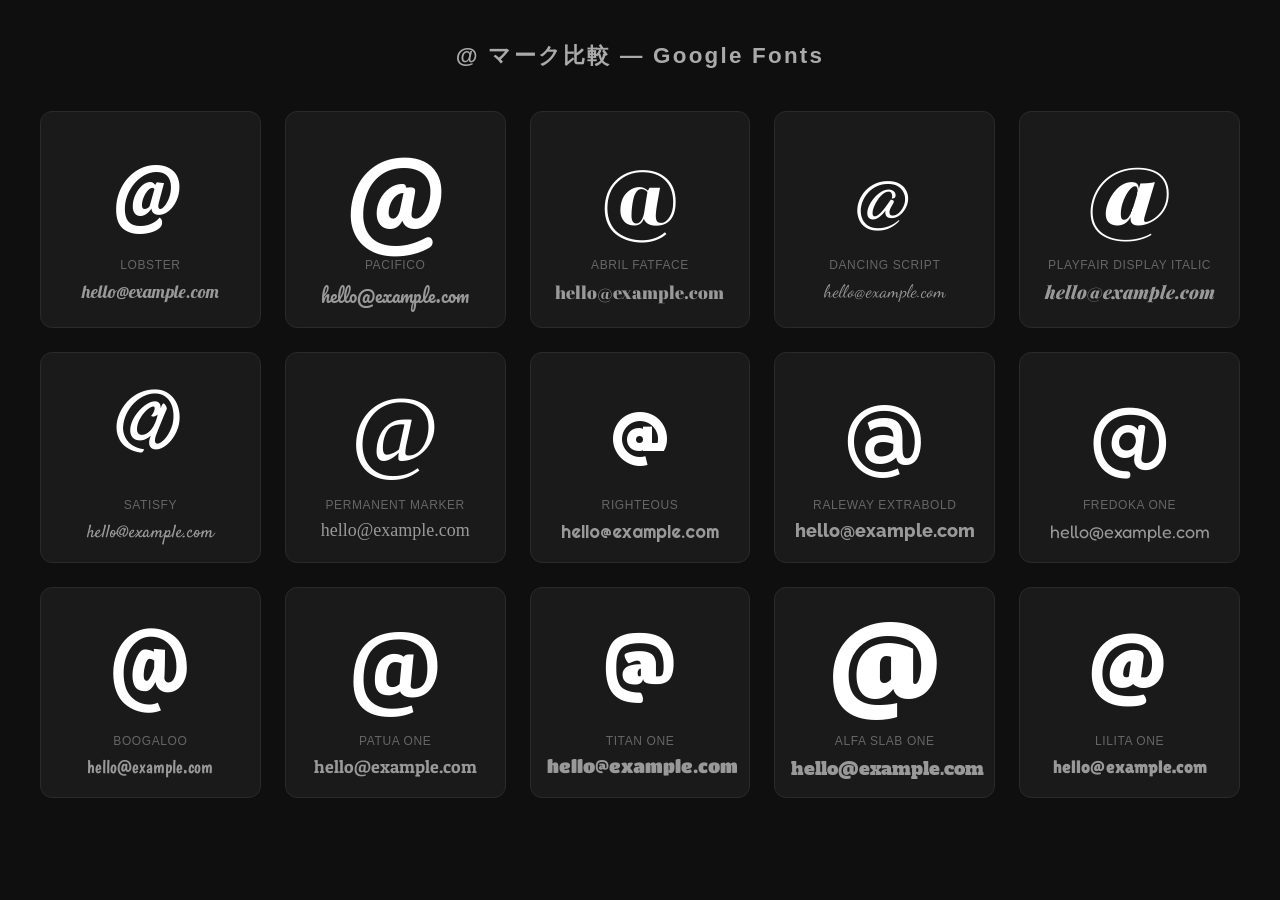
==== at-symbol-comparison.html @ b05465de "Add Google Fonts @ symbol comparison page https://claude.ai/code/session_01MZ8mEZCSBx4qrfzsdx7FQj" ====
<!DOCTYPE html>
<html lang="ja">
<head>
  <meta charset="UTF-8">
  <meta name="viewport" content="width=device-width, initial-scale=1.0">
  <title>@ マーク比較 - Google Fonts</title>
  <link rel="preconnect" href="https://fonts.googleapis.com">
  <link rel="preconnect" href="https://fonts.gstatic.com" crossorigin>
  <link href="https://fonts.googleapis.com/css2?family=Abril+Fatface&family=Dancing+Script:wght@700&family=Lobster&family=Pacifico&family=Playfair+Display:ital,wght@0,900;1,900&family=Raleway:wght@800&family=Righteous&family=Satisfy&family=Permanent+Marker&family=Fredoka+One&family=Boogaloo&family=Patua+One&family=Titan+One&family=Alfa+Slab+One&family=Lilita+One&display=swap" rel="stylesheet">
  <style>
    * { box-sizing: border-box; margin: 0; padding: 0; }
    body {
      background: #0f0f0f;
      color: #fff;
      font-family: sans-serif;
      padding: 40px 20px;
    }
    h1 {
      text-align: center;
      font-size: 1.4rem;
      color: #aaa;
      margin-bottom: 40px;
      letter-spacing: 0.1em;
    }
    .grid {
      display: grid;
      grid-template-columns: repeat(auto-fill, minmax(220px, 1fr));
      gap: 24px;
      max-width: 1200px;
      margin: 0 auto;
    }
    .card {
      background: #1a1a1a;
      border: 1px solid #2a2a2a;
      border-radius: 12px;
      padding: 24px 16px 16px;
      text-align: center;
      transition: border-color 0.2s, transform 0.2s;
      cursor: default;
    }
    .card:hover {
      border-color: #555;
      transform: translateY(-4px);
    }
    .at {
      font-size: 96px;
      line-height: 1.1;
      margin-bottom: 16px;
      display: block;
    }
    .font-name {
      font-size: 0.75rem;
      color: #666;
      letter-spacing: 0.05em;
      text-transform: uppercase;
    }
    .full-text {
      font-size: 18px;
      color: #999;
      margin-top: 8px;
    }

    /* フォント指定 */
    .abril      { font-family: 'Abril Fatface', serif; }
    .dancing    { font-family: 'Dancing Script', cursive; }
    .lobster    { font-family: 'Lobster', cursive; }
    .pacifico   { font-family: 'Pacifico', cursive; }
    .playfair   { font-family: 'Playfair Display', serif; font-weight: 900; font-style: italic; }
    .raleway    { font-family: 'Raleway', sans-serif; font-weight: 800; }
    .righteous  { font-family: 'Righteous', cursive; }
    .satisfy    { font-family: 'Satisfy', cursive; }
    .marker     { font-family: 'Permanent Marker', cursive; }
    .fredoka    { font-family: 'Fredoka One', cursive; }
    .boogaloo   { font-family: 'Boogaloo', cursive; }
    .patua      { font-family: 'Patua One', cursive; }
    .titan      { font-family: 'Titan One', cursive; }
    .alfa       { font-family: 'Alfa Slab One', serif; }
    .lilita     { font-family: 'Lilita One', cursive; }
  </style>
</head>
<body>
  <h1>@ マーク比較 — Google Fonts</h1>
  <div class="grid">

    <div class="card">
      <span class="at lobster">@</span>
      <div class="font-name">Lobster</div>
      <div class="full-text lobster">hello@example.com</div>
    </div>

    <div class="card">
      <span class="at pacifico">@</span>
      <div class="font-name">Pacifico</div>
      <div class="full-text pacifico">hello@example.com</div>
    </div>

    <div class="card">
      <span class="at abril">@</span>
      <div class="font-name">Abril Fatface</div>
      <div class="full-text abril">hello@example.com</div>
    </div>

    <div class="card">
      <span class="at dancing">@</span>
      <div class="font-name">Dancing Script</div>
      <div class="full-text dancing">hello@example.com</div>
    </div>

    <div class="card">
      <span class="at playfair">@</span>
      <div class="font-name">Playfair Display Italic</div>
      <div class="full-text playfair">hello@example.com</div>
    </div>

    <div class="card">
      <span class="at satisfy">@</span>
      <div class="font-name">Satisfy</div>
      <div class="full-text satisfy">hello@example.com</div>
    </div>

    <div class="card">
      <span class="at marker">@</span>
      <div class="font-name">Permanent Marker</div>
      <div class="full-text marker">hello@example.com</div>
    </div>

    <div class="card">
      <span class="at righteous">@</span>
      <div class="font-name">Righteous</div>
      <div class="full-text righteous">hello@example.com</div>
    </div>

    <div class="card">
      <span class="at raleway">@</span>
      <div class="font-name">Raleway ExtraBold</div>
      <div class="full-text raleway">hello@example.com</div>
    </div>

    <div class="card">
      <span class="at fredoka">@</span>
      <div class="font-name">Fredoka One</div>
      <div class="full-text fredoka">hello@example.com</div>
    </div>

    <div class="card">
      <span class="at boogaloo">@</span>
      <div class="font-name">Boogaloo</div>
      <div class="full-text boogaloo">hello@example.com</div>
    </div>

    <div class="card">
      <span class="at patua">@</span>
      <div class="font-name">Patua One</div>
      <div class="full-text patua">hello@example.com</div>
    </div>

    <div class="card">
      <span class="at titan">@</span>
      <div class="font-name">Titan One</div>
      <div class="full-text titan">hello@example.com</div>
    </div>

    <div class="card">
      <span class="at alfa">@</span>
      <div class="font-name">Alfa Slab One</div>
      <div class="full-text alfa">hello@example.com</div>
    </div>

    <div class="card">
      <span class="at lilita">@</span>
      <div class="font-name">Lilita One</div>
      <div class="full-text lilita">hello@example.com</div>
    </div>

  </div>
</body>
</html>
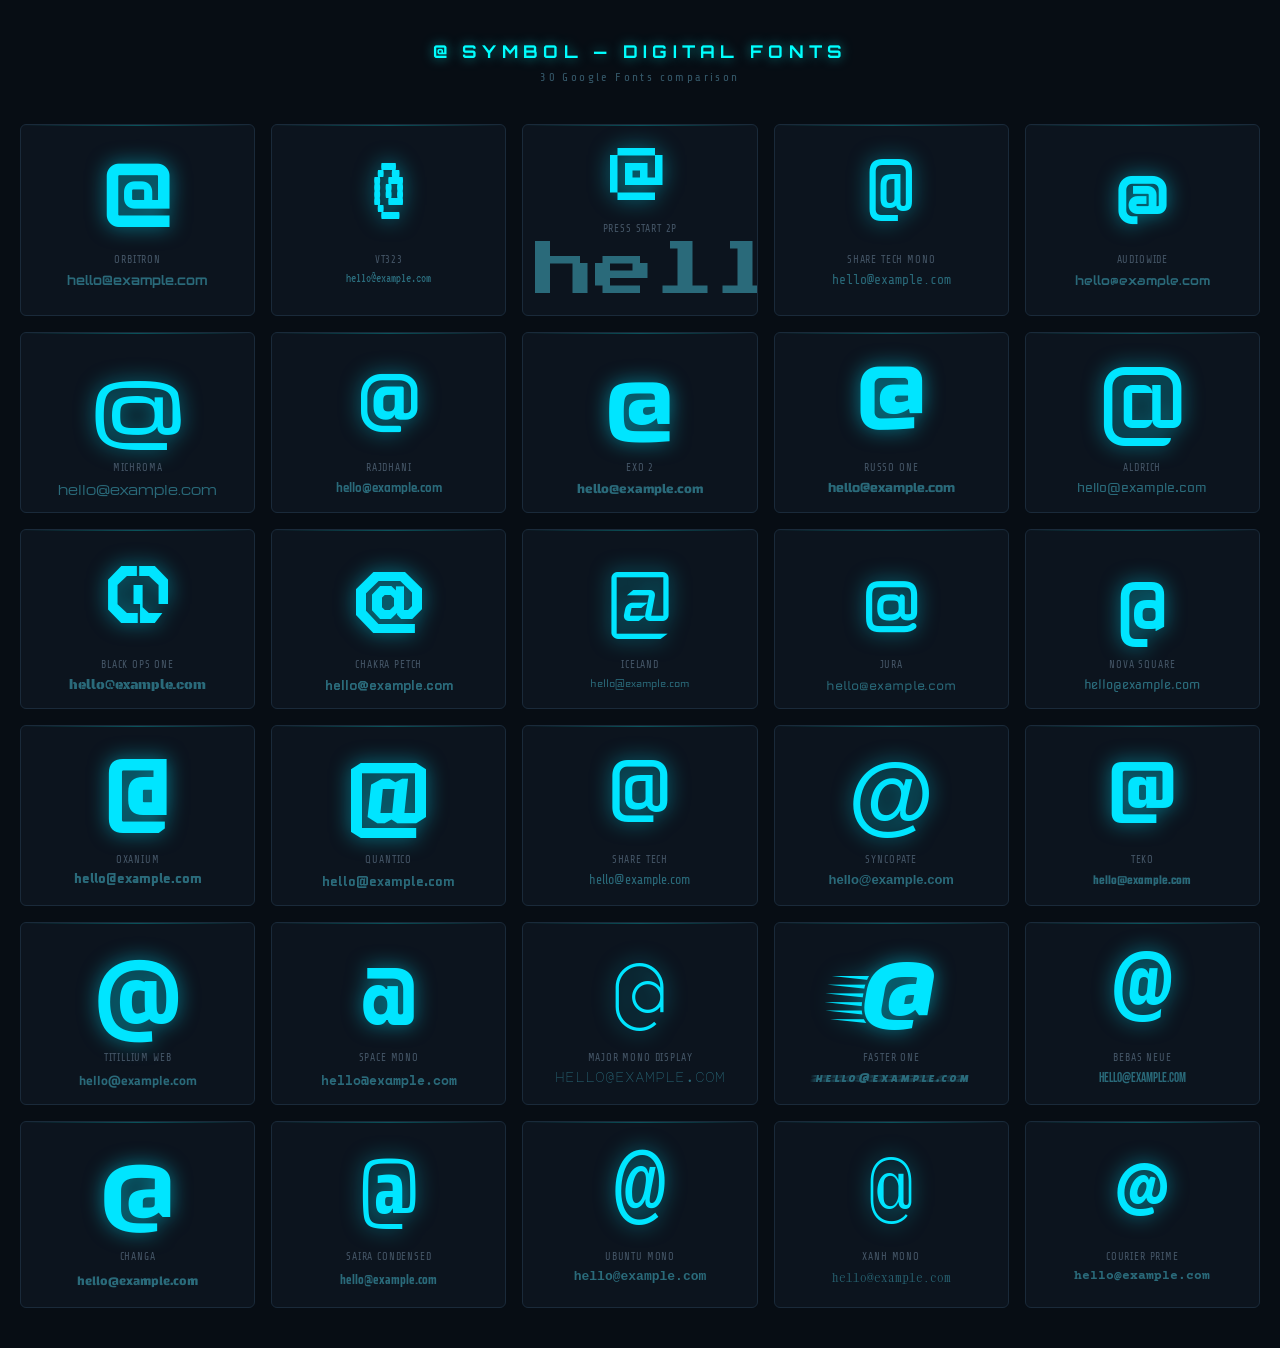
==== commit d68030e3: "Update @ symbol comparison with 30 digital/tech Google Fonts https://claude.ai/code/session_01MZ8mEZ" ====
--- a/at-symbol-comparison.html
+++ b/at-symbol-comparison.html
@@ -3,173 +3,298 @@
 <head>
   <meta charset="UTF-8">
   <meta name="viewport" content="width=device-width, initial-scale=1.0">
-  <title>@ マーク比較 - Google Fonts</title>
+  <title>@ マーク比較 - Digital Fonts</title>
   <link rel="preconnect" href="https://fonts.googleapis.com">
   <link rel="preconnect" href="https://fonts.gstatic.com" crossorigin>
-  <link href="https://fonts.googleapis.com/css2?family=Abril+Fatface&family=Dancing+Script:wght@700&family=Lobster&family=Pacifico&family=Playfair+Display:ital,wght@0,900;1,900&family=Raleway:wght@800&family=Righteous&family=Satisfy&family=Permanent+Marker&family=Fredoka+One&family=Boogaloo&family=Patua+One&family=Titan+One&family=Alfa+Slab+One&family=Lilita+One&display=swap" rel="stylesheet">
+  <link href="https://fonts.googleapis.com/css2?family=Orbitron:wght@700&family=VT323&family=Press+Start+2P&family=Share+Tech+Mono&family=Audiowide&family=Michroma&family=Rajdhani:wght@700&family=Exo+2:wght@800&family=Russo+One&family=Aldrich&family=Black+Ops+One&family=Chakra+Petch:wght@700&family=Iceland&family=Jura:wght@700&family=Nova+Square&family=Oxanium:wght@800&family=Quantico:wght@700&family=Share+Tech&family=Syncopate:wght@700&family=Teko:wght@600&family=Titillium+Web:wght@700&family=Space+Mono:wght@700&family=Major+Mono+Display&family=Faster+One&family=Bebas+Neue&family=Changa:wght@700&family=Saira+Condensed:wght@700&family=Ubuntu+Mono:wght@700&family=Xanh+Mono&family=Courier+Prime:wght@700&display=swap" rel="stylesheet">
   <style>
     * { box-sizing: border-box; margin: 0; padding: 0; }
     body {
-      background: #0f0f0f;
+      background: #070d14;
       color: #fff;
-      font-family: sans-serif;
+      font-family: 'Share Tech', monospace;
       padding: 40px 20px;
     }
     h1 {
       text-align: center;
-      font-size: 1.4rem;
-      color: #aaa;
+      font-size: 1.1rem;
+      color: #0ff;
+      margin-bottom: 8px;
+      letter-spacing: 0.3em;
+      text-transform: uppercase;
+      font-family: 'Orbitron', sans-serif;
+      text-shadow: 0 0 12px #0ff8;
+    }
+    p.sub {
+      text-align: center;
+      color: #356;
+      font-size: 0.75rem;
+      letter-spacing: 0.2em;
       margin-bottom: 40px;
-      letter-spacing: 0.1em;
     }
     .grid {
       display: grid;
-      grid-template-columns: repeat(auto-fill, minmax(220px, 1fr));
-      gap: 24px;
-      max-width: 1200px;
+      grid-template-columns: repeat(auto-fill, minmax(200px, 1fr));
+      gap: 16px;
+      max-width: 1300px;
       margin: 0 auto;
     }
     .card {
-      background: #1a1a1a;
-      border: 1px solid #2a2a2a;
-      border-radius: 12px;
-      padding: 24px 16px 16px;
+      background: #0c141e;
+      border: 1px solid #1a2a3a;
+      border-radius: 6px;
+      padding: 20px 12px 14px;
       text-align: center;
-      transition: border-color 0.2s, transform 0.2s;
-      cursor: default;
+      transition: border-color 0.2s, box-shadow 0.2s;
+      position: relative;
+      overflow: hidden;
+    }
+    .card::before {
+      content: '';
+      position: absolute;
+      top: 0; left: 0; right: 0;
+      height: 1px;
+      background: linear-gradient(90deg, transparent, #0ff4, transparent);
     }
     .card:hover {
-      border-color: #555;
-      transform: translateY(-4px);
+      border-color: #0ff5;
+      box-shadow: 0 0 20px #0ff2;
     }
     .at {
-      font-size: 96px;
+      font-size: 88px;
       line-height: 1.1;
-      margin-bottom: 16px;
+      margin-bottom: 12px;
       display: block;
+      color: #00e5ff;
+      text-shadow: 0 0 20px #00e5ff88;
     }
     .font-name {
-      font-size: 0.75rem;
-      color: #666;
-      letter-spacing: 0.05em;
+      font-size: 0.65rem;
+      color: #456;
+      letter-spacing: 0.08em;
       text-transform: uppercase;
+      margin-bottom: 6px;
     }
     .full-text {
-      font-size: 18px;
-      color: #999;
-      margin-top: 8px;
-    }
-
-    /* フォント指定 */
-    .abril      { font-family: 'Abril Fatface', serif; }
-    .dancing    { font-family: 'Dancing Script', cursive; }
-    .lobster    { font-family: 'Lobster', cursive; }
-    .pacifico   { font-family: 'Pacifico', cursive; }
-    .playfair   { font-family: 'Playfair Display', serif; font-weight: 900; font-style: italic; }
-    .raleway    { font-family: 'Raleway', sans-serif; font-weight: 800; }
-    .righteous  { font-family: 'Righteous', cursive; }
-    .satisfy    { font-family: 'Satisfy', cursive; }
-    .marker     { font-family: 'Permanent Marker', cursive; }
-    .fredoka    { font-family: 'Fredoka One', cursive; }
-    .boogaloo   { font-family: 'Boogaloo', cursive; }
-    .patua      { font-family: 'Patua One', cursive; }
-    .titan      { font-family: 'Titan One', cursive; }
-    .alfa       { font-family: 'Alfa Slab One', serif; }
-    .lilita     { font-family: 'Lilita One', cursive; }
+      font-size: 13px;
+      color: #2a6a7a;
+    }
+
+    .orbitron     { font-family: 'Orbitron', sans-serif; font-weight: 700; }
+    .vt323        { font-family: 'VT323', monospace; }
+    .pressstart   { font-family: 'Press Start 2P', cursive; font-size: 60px !important; }
+    .sharetech    { font-family: 'Share Tech Mono', monospace; }
+    .audiowide    { font-family: 'Audiowide', sans-serif; }
+    .michroma     { font-family: 'Michroma', sans-serif; }
+    .rajdhani     { font-family: 'Rajdhani', sans-serif; font-weight: 700; }
+    .exo2         { font-family: 'Exo 2', sans-serif; font-weight: 800; }
+    .russo        { font-family: 'Russo One', sans-serif; }
+    .aldrich      { font-family: 'Aldrich', sans-serif; }
+    .blackops     { font-family: 'Black Ops One', cursive; }
+    .chakra       { font-family: 'Chakra Petch', sans-serif; font-weight: 700; }
+    .iceland      { font-family: 'Iceland', cursive; }
+    .jura         { font-family: 'Jura', sans-serif; font-weight: 700; }
+    .novasquare   { font-family: 'Nova Square', cursive; }
+    .oxanium      { font-family: 'Oxanium', sans-serif; font-weight: 800; }
+    .quantico     { font-family: 'Quantico', sans-serif; font-weight: 700; }
+    .sharetech2   { font-family: 'Share Tech', sans-serif; }
+    .syncopate    { font-family: 'Syncopate', sans-serif; font-weight: 700; }
+    .teko         { font-family: 'Teko', sans-serif; font-weight: 600; }
+    .titillium    { font-family: 'Titillium Web', sans-serif; font-weight: 700; }
+    .spacemono    { font-family: 'Space Mono', monospace; font-weight: 700; }
+    .majormono    { font-family: 'Major Mono Display', monospace; }
+    .faster       { font-family: 'Faster One', cursive; }
+    .bebas        { font-family: 'Bebas Neue', cursive; }
+    .changa       { font-family: 'Changa', sans-serif; font-weight: 700; }
+    .saira        { font-family: 'Saira Condensed', sans-serif; font-weight: 700; }
+    .ubuntumono   { font-family: 'Ubuntu Mono', monospace; font-weight: 700; }
+    .xanhmono     { font-family: 'Xanh Mono', monospace; }
+    .courierprime { font-family: 'Courier Prime', monospace; font-weight: 700; }
   </style>
 </head>
 <body>
-  <h1>@ マーク比較 — Google Fonts</h1>
+  <h1>@ Symbol — Digital Fonts</h1>
+  <p class="sub">30 Google Fonts comparison</p>
   <div class="grid">
 
     <div class="card">
-      <span class="at lobster">@</span>
-      <div class="font-name">Lobster</div>
-      <div class="full-text lobster">hello@example.com</div>
-    </div>
-
-    <div class="card">
-      <span class="at pacifico">@</span>
-      <div class="font-name">Pacifico</div>
-      <div class="full-text pacifico">hello@example.com</div>
-    </div>
-
-    <div class="card">
-      <span class="at abril">@</span>
-      <div class="font-name">Abril Fatface</div>
-      <div class="full-text abril">hello@example.com</div>
-    </div>
-
-    <div class="card">
-      <span class="at dancing">@</span>
-      <div class="font-name">Dancing Script</div>
-      <div class="full-text dancing">hello@example.com</div>
-    </div>
-
-    <div class="card">
-      <span class="at playfair">@</span>
-      <div class="font-name">Playfair Display Italic</div>
-      <div class="full-text playfair">hello@example.com</div>
-    </div>
-
-    <div class="card">
-      <span class="at satisfy">@</span>
-      <div class="font-name">Satisfy</div>
-      <div class="full-text satisfy">hello@example.com</div>
-    </div>
-
-    <div class="card">
-      <span class="at marker">@</span>
-      <div class="font-name">Permanent Marker</div>
-      <div class="full-text marker">hello@example.com</div>
-    </div>
-
-    <div class="card">
-      <span class="at righteous">@</span>
-      <div class="font-name">Righteous</div>
-      <div class="full-text righteous">hello@example.com</div>
-    </div>
-
-    <div class="card">
-      <span class="at raleway">@</span>
-      <div class="font-name">Raleway ExtraBold</div>
-      <div class="full-text raleway">hello@example.com</div>
-    </div>
-
-    <div class="card">
-      <span class="at fredoka">@</span>
-      <div class="font-name">Fredoka One</div>
-      <div class="full-text fredoka">hello@example.com</div>
-    </div>
-
-    <div class="card">
-      <span class="at boogaloo">@</span>
-      <div class="font-name">Boogaloo</div>
-      <div class="full-text boogaloo">hello@example.com</div>
-    </div>
-
-    <div class="card">
-      <span class="at patua">@</span>
-      <div class="font-name">Patua One</div>
-      <div class="full-text patua">hello@example.com</div>
-    </div>
-
-    <div class="card">
-      <span class="at titan">@</span>
-      <div class="font-name">Titan One</div>
-      <div class="full-text titan">hello@example.com</div>
-    </div>
-
-    <div class="card">
-      <span class="at alfa">@</span>
-      <div class="font-name">Alfa Slab One</div>
-      <div class="full-text alfa">hello@example.com</div>
-    </div>
-
-    <div class="card">
-      <span class="at lilita">@</span>
-      <div class="font-name">Lilita One</div>
-      <div class="full-text lilita">hello@example.com</div>
+      <span class="at orbitron">@</span>
+      <div class="font-name">Orbitron</div>
+      <div class="full-text orbitron">hello@example.com</div>
+    </div>
+
+    <div class="card">
+      <span class="at vt323">@</span>
+      <div class="font-name">VT323</div>
+      <div class="full-text vt323">hello@example.com</div>
+    </div>
+
+    <div class="card">
+      <span class="at pressstart">@</span>
+      <div class="font-name">Press Start 2P</div>
+      <div class="full-text pressstart" style="font-size:9px">hello@example.com</div>
+    </div>
+
+    <div class="card">
+      <span class="at sharetech">@</span>
+      <div class="font-name">Share Tech Mono</div>
+      <div class="full-text sharetech">hello@example.com</div>
+    </div>
+
+    <div class="card">
+      <span class="at audiowide">@</span>
+      <div class="font-name">Audiowide</div>
+      <div class="full-text audiowide">hello@example.com</div>
+    </div>
+
+    <div class="card">
+      <span class="at michroma">@</span>
+      <div class="font-name">Michroma</div>
+      <div class="full-text michroma">hello@example.com</div>
+    </div>
+
+    <div class="card">
+      <span class="at rajdhani">@</span>
+      <div class="font-name">Rajdhani</div>
+      <div class="full-text rajdhani">hello@example.com</div>
+    </div>
+
+    <div class="card">
+      <span class="at exo2">@</span>
+      <div class="font-name">Exo 2</div>
+      <div class="full-text exo2">hello@example.com</div>
+    </div>
+
+    <div class="card">
+      <span class="at russo">@</span>
+      <div class="font-name">Russo One</div>
+      <div class="full-text russo">hello@example.com</div>
+    </div>
+
+    <div class="card">
+      <span class="at aldrich">@</span>
+      <div class="font-name">Aldrich</div>
+      <div class="full-text aldrich">hello@example.com</div>
+    </div>
+
+    <div class="card">
+      <span class="at blackops">@</span>
+      <div class="font-name">Black Ops One</div>
+      <div class="full-text blackops">hello@example.com</div>
+    </div>
+
+    <div class="card">
+      <span class="at chakra">@</span>
+      <div class="font-name">Chakra Petch</div>
+      <div class="full-text chakra">hello@example.com</div>
+    </div>
+
+    <div class="card">
+      <span class="at iceland">@</span>
+      <div class="font-name">Iceland</div>
+      <div class="full-text iceland">hello@example.com</div>
+    </div>
+
+    <div class="card">
+      <span class="at jura">@</span>
+      <div class="font-name">Jura</div>
+      <div class="full-text jura">hello@example.com</div>
+    </div>
+
+    <div class="card">
+      <span class="at novasquare">@</span>
+      <div class="font-name">Nova Square</div>
+      <div class="full-text novasquare">hello@example.com</div>
+    </div>
+
+    <div class="card">
+      <span class="at oxanium">@</span>
+      <div class="font-name">Oxanium</div>
+      <div class="full-text oxanium">hello@example.com</div>
+    </div>
+
+    <div class="card">
+      <span class="at quantico">@</span>
+      <div class="font-name">Quantico</div>
+      <div class="full-text quantico">hello@example.com</div>
+    </div>
+
+    <div class="card">
+      <span class="at sharetech2">@</span>
+      <div class="font-name">Share Tech</div>
+      <div class="full-text sharetech2">hello@example.com</div>
+    </div>
+
+    <div class="card">
+      <span class="at syncopate">@</span>
+      <div class="font-name">Syncopate</div>
+      <div class="full-text syncopate">hello@example.com</div>
+    </div>
+
+    <div class="card">
+      <span class="at teko">@</span>
+      <div class="font-name">Teko</div>
+      <div class="full-text teko">hello@example.com</div>
+    </div>
+
+    <div class="card">
+      <span class="at titillium">@</span>
+      <div class="font-name">Titillium Web</div>
+      <div class="full-text titillium">hello@example.com</div>
+    </div>
+
+    <div class="card">
+      <span class="at spacemono">@</span>
+      <div class="font-name">Space Mono</div>
+      <div class="full-text spacemono">hello@example.com</div>
+    </div>
+
+    <div class="card">
+      <span class="at majormono">@</span>
+      <div class="font-name">Major Mono Display</div>
+      <div class="full-text majormono">hello@example.com</div>
+    </div>
+
+    <div class="card">
+      <span class="at faster">@</span>
+      <div class="font-name">Faster One</div>
+      <div class="full-text faster">hello@example.com</div>
+    </div>
+
+    <div class="card">
+      <span class="at bebas">@</span>
+      <div class="font-name">Bebas Neue</div>
+      <div class="full-text bebas">hello@example.com</div>
+    </div>
+
+    <div class="card">
+      <span class="at changa">@</span>
+      <div class="font-name">Changa</div>
+      <div class="full-text changa">hello@example.com</div>
+    </div>
+
+    <div class="card">
+      <span class="at saira">@</span>
+      <div class="font-name">Saira Condensed</div>
+      <div class="full-text saira">hello@example.com</div>
+    </div>
+
+    <div class="card">
+      <span class="at ubuntumono">@</span>
+      <div class="font-name">Ubuntu Mono</div>
+      <div class="full-text ubuntumono">hello@example.com</div>
+    </div>
+
+    <div class="card">
+      <span class="at xanhmono">@</span>
+      <div class="font-name">Xanh Mono</div>
+      <div class="full-text xanhmono">hello@example.com</div>
+    </div>
+
+    <div class="card">
+      <span class="at courierprime">@</span>
+      <div class="font-name">Courier Prime</div>
+      <div class="full-text courierprime">hello@example.com</div>
     </div>
 
   </div>
